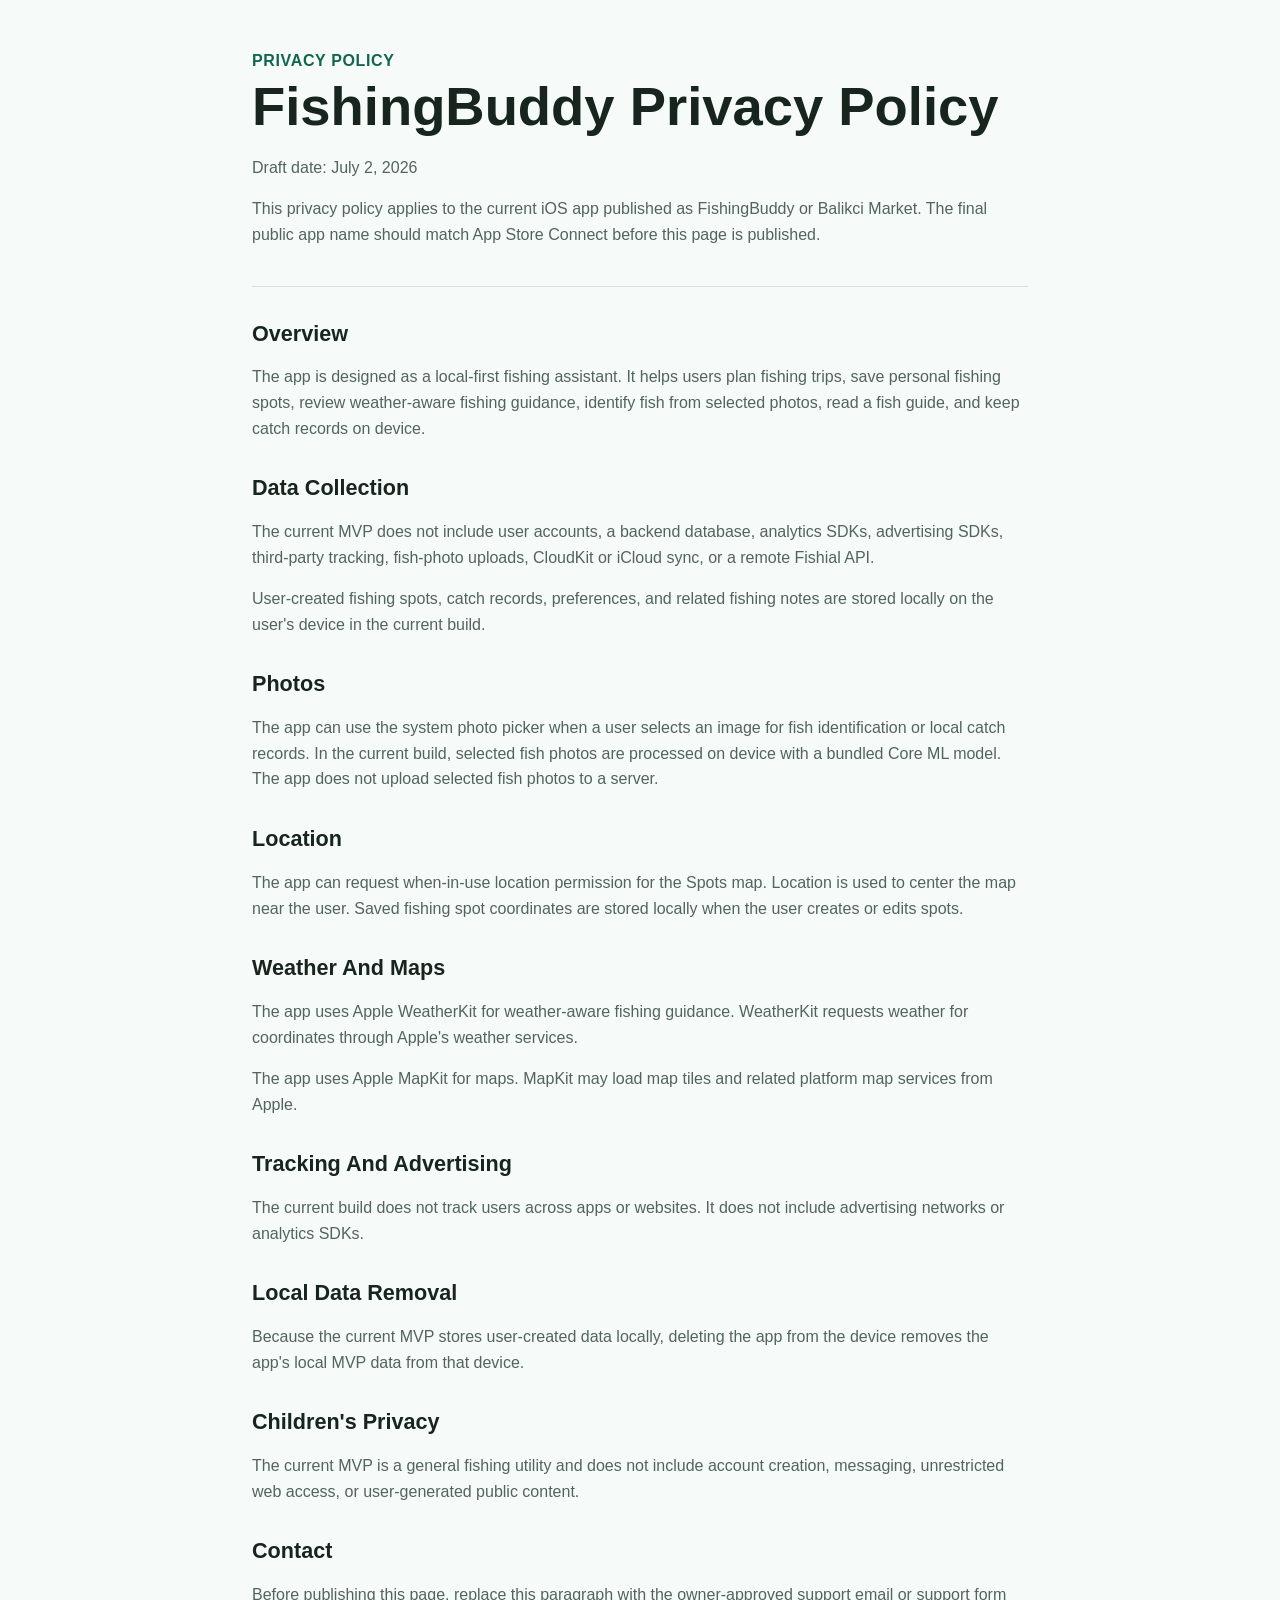
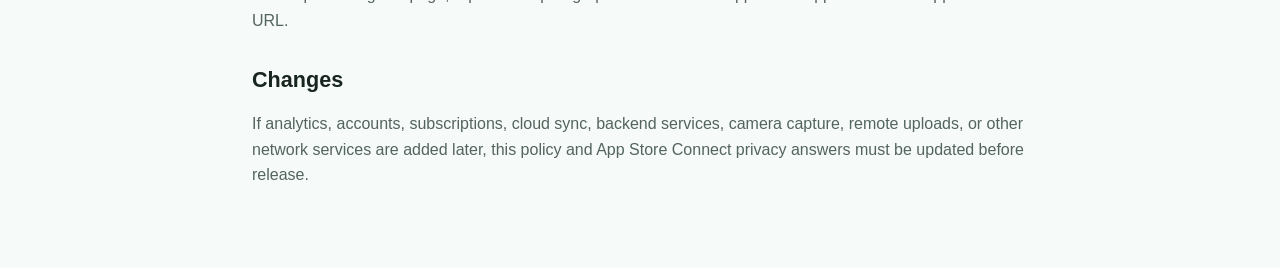
==== privacy/index.html @ 3e99231d "Add FishingBuddy public support pages" ====
<!doctype html>
<html lang="en">
  <head>
    <meta charset="utf-8">
    <meta name="viewport" content="width=device-width, initial-scale=1">
    <title>FishingBuddy Privacy Policy</title>
    <meta name="description" content="Privacy policy for the FishingBuddy iOS app.">
    <link rel="stylesheet" href="../styles.css">
  </head>
  <body>
    <div class="page">
      <div class="page-header">
        <div class="eyebrow">Privacy Policy</div>
        <h1>FishingBuddy Privacy Policy</h1>
        <p>Draft date: July 2, 2026</p>
        <p>This privacy policy applies to the current iOS app published as FishingBuddy or Balikci Market. The final public app name should match App Store Connect before this page is published.</p>
      </div>

      <div>
        <h2>Overview</h2>
        <p>The app is designed as a local-first fishing assistant. It helps users plan fishing trips, save personal fishing spots, review weather-aware fishing guidance, identify fish from selected photos, read a fish guide, and keep catch records on device.</p>
      </div>

      <div>
        <h2>Data Collection</h2>
        <p>The current MVP does not include user accounts, a backend database, analytics SDKs, advertising SDKs, third-party tracking, fish-photo uploads, CloudKit or iCloud sync, or a remote Fishial API.</p>
        <p>User-created fishing spots, catch records, preferences, and related fishing notes are stored locally on the user's device in the current build.</p>
      </div>

      <div>
        <h2>Photos</h2>
        <p>The app can use the system photo picker when a user selects an image for fish identification or local catch records. In the current build, selected fish photos are processed on device with a bundled Core ML model. The app does not upload selected fish photos to a server.</p>
      </div>

      <div>
        <h2>Location</h2>
        <p>The app can request when-in-use location permission for the Spots map. Location is used to center the map near the user. Saved fishing spot coordinates are stored locally when the user creates or edits spots.</p>
      </div>

      <div>
        <h2>Weather And Maps</h2>
        <p>The app uses Apple WeatherKit for weather-aware fishing guidance. WeatherKit requests weather for coordinates through Apple's weather services.</p>
        <p>The app uses Apple MapKit for maps. MapKit may load map tiles and related platform map services from Apple.</p>
      </div>

      <div>
        <h2>Tracking And Advertising</h2>
        <p>The current build does not track users across apps or websites. It does not include advertising networks or analytics SDKs.</p>
      </div>

      <div>
        <h2>Local Data Removal</h2>
        <p>Because the current MVP stores user-created data locally, deleting the app from the device removes the app's local MVP data from that device.</p>
      </div>

      <div>
        <h2>Children's Privacy</h2>
        <p>The current MVP is a general fishing utility and does not include account creation, messaging, unrestricted web access, or user-generated public content.</p>
      </div>

      <div>
        <h2>Contact</h2>
        <p>Before publishing this page, replace this paragraph with the owner-approved support email or support form URL.</p>
      </div>

      <div>
        <h2>Changes</h2>
        <p>If analytics, accounts, subscriptions, cloud sync, backend services, camera capture, remote uploads, or other network services are added later, this policy and App Store Connect privacy answers must be updated before release.</p>
      </div>
    </div>
  </body>
</html>
---- styles.css ----
:root {
  color-scheme: light;
  --ink: #18251f;
  --muted: #53645d;
  --line: #d8e1dc;
  --surface: #f6faf8;
  --accent: #11664f;
}

* {
  box-sizing: border-box;
}

body {
  margin: 0;
  background: var(--surface);
  color: var(--ink);
  font-family: -apple-system, BlinkMacSystemFont, "Segoe UI", sans-serif;
  line-height: 1.6;
}

.page {
  max-width: 820px;
  margin: 0 auto;
  padding: 48px 22px 64px;
}

.page-header {
  border-bottom: 1px solid var(--line);
  margin-bottom: 28px;
  padding-bottom: 22px;
}

h1,
h2 {
  line-height: 1.2;
}

h1 {
  margin: 0 0 10px;
  font-size: clamp(2rem, 5vw, 3.4rem);
}

h2 {
  margin-top: 34px;
  font-size: 1.35rem;
}

p,
li {
  color: var(--muted);
}

a {
  color: var(--accent);
}

.eyebrow {
  color: var(--accent);
  font-weight: 700;
  letter-spacing: 0.04em;
  text-transform: uppercase;
}

.note {
  border-left: 4px solid var(--accent);
  margin-top: 28px;
  padding: 12px 16px;
  background: #ffffff;
}
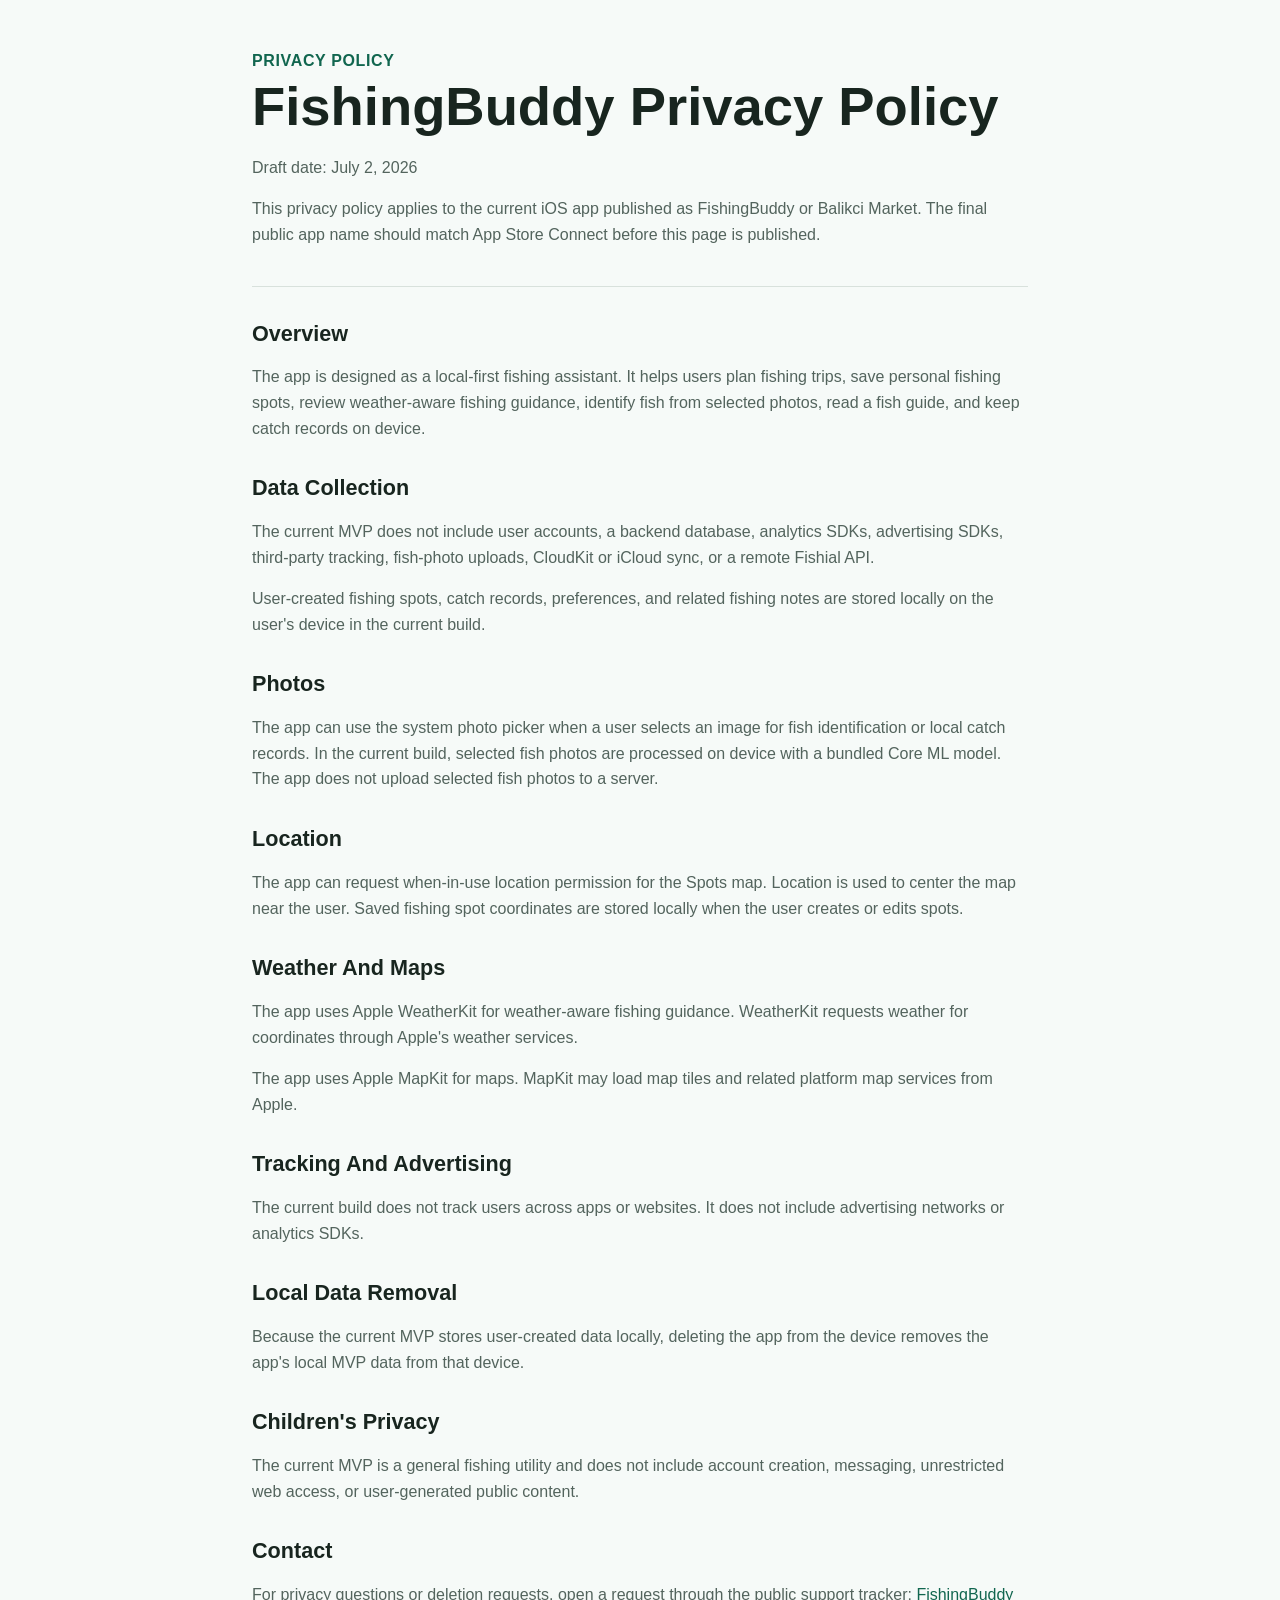
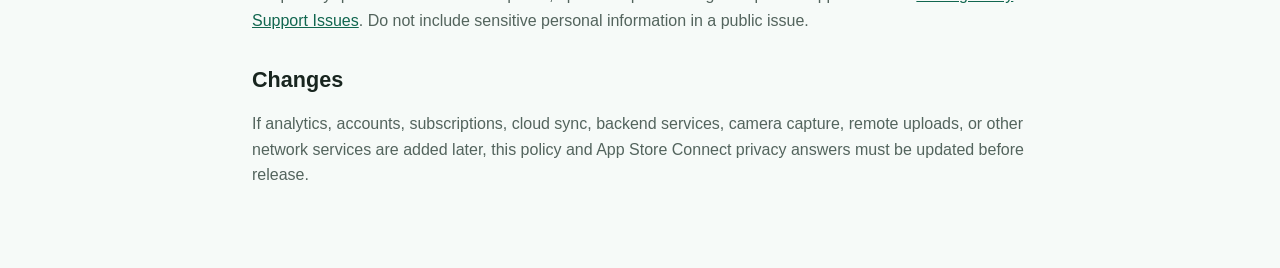
==== commit d44ed55e: "Replace support placeholders with public tracker" ====
--- a/privacy/index.html
+++ b/privacy/index.html
@@ -60,7 +60,7 @@
 
       <div>
         <h2>Contact</h2>
-        <p>Before publishing this page, replace this paragraph with the owner-approved support email or support form URL.</p>
+        <p>For privacy questions or deletion requests, open a request through the public support tracker: <a href="https://github.com/berkebasbay/fishingbuddy-public-pages/issues">FishingBuddy Support Issues</a>. Do not include sensitive personal information in a public issue.</p>
       </div>
 
       <div>
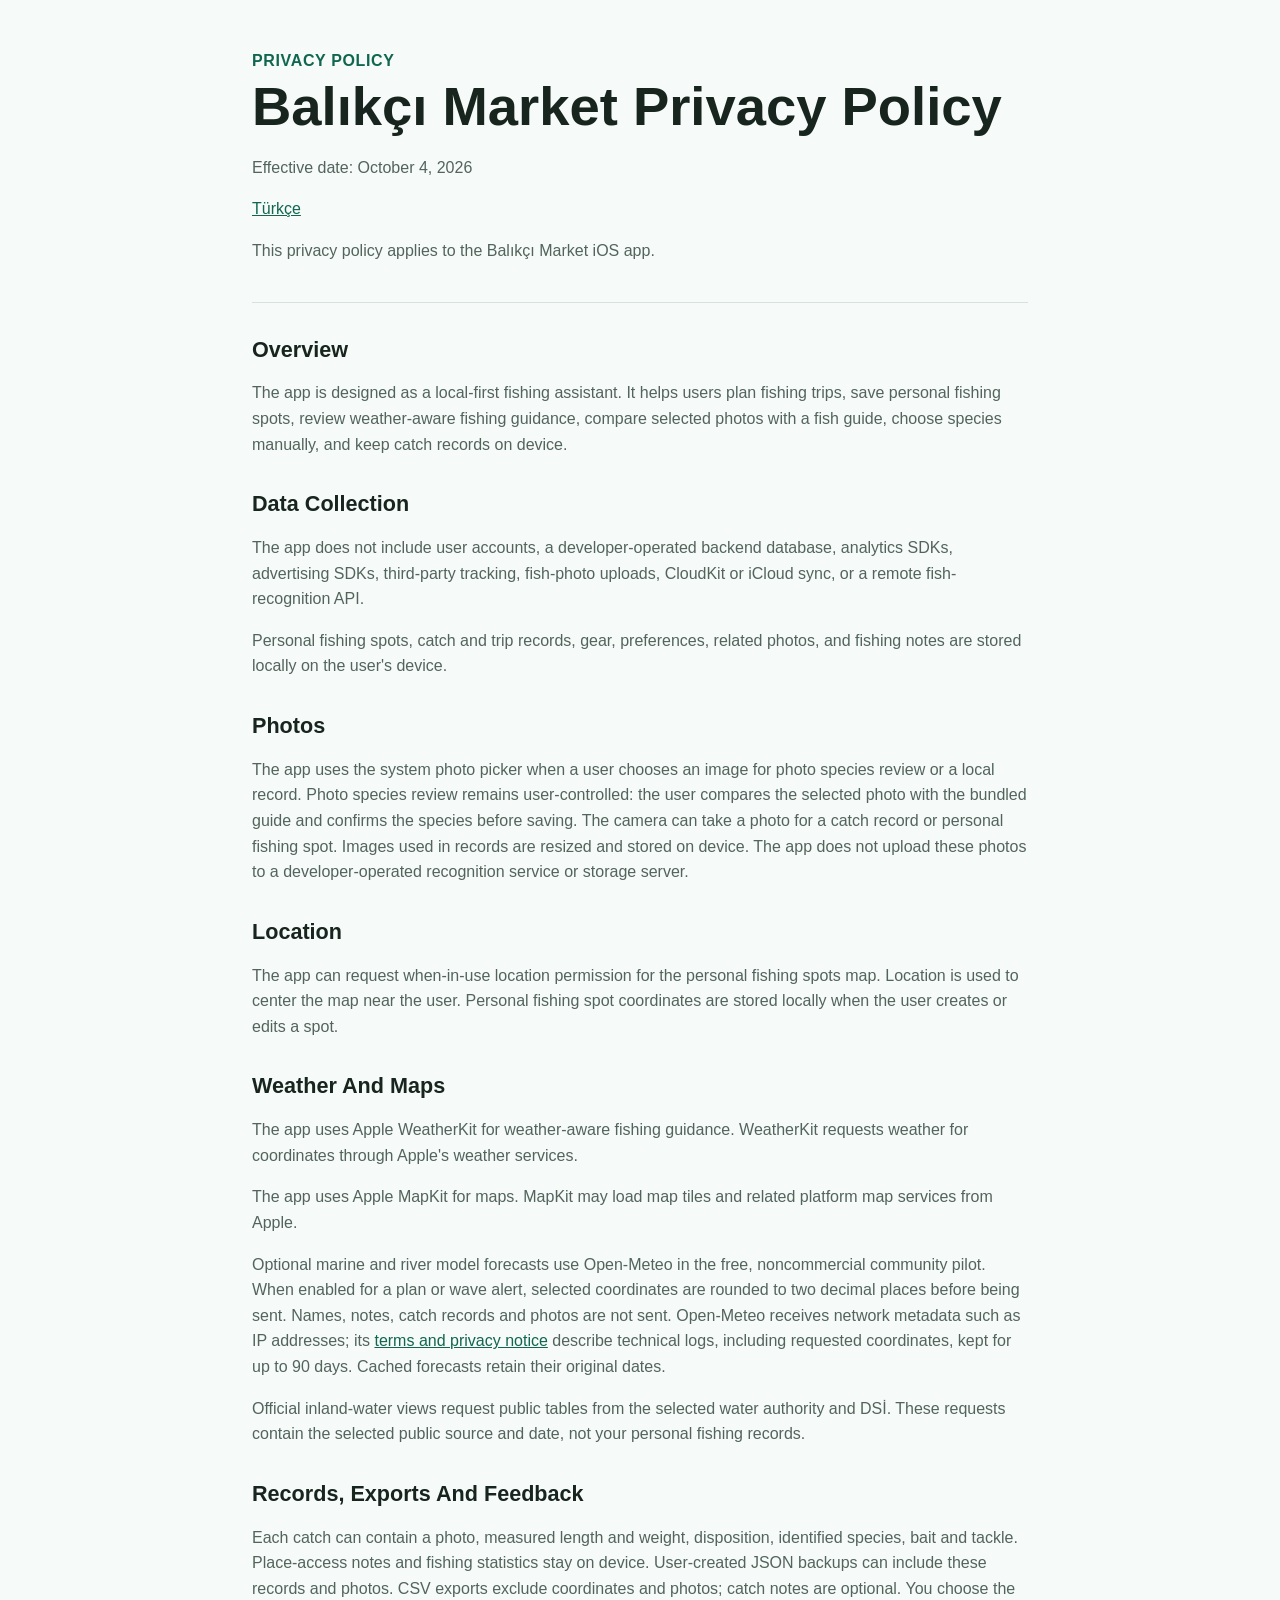
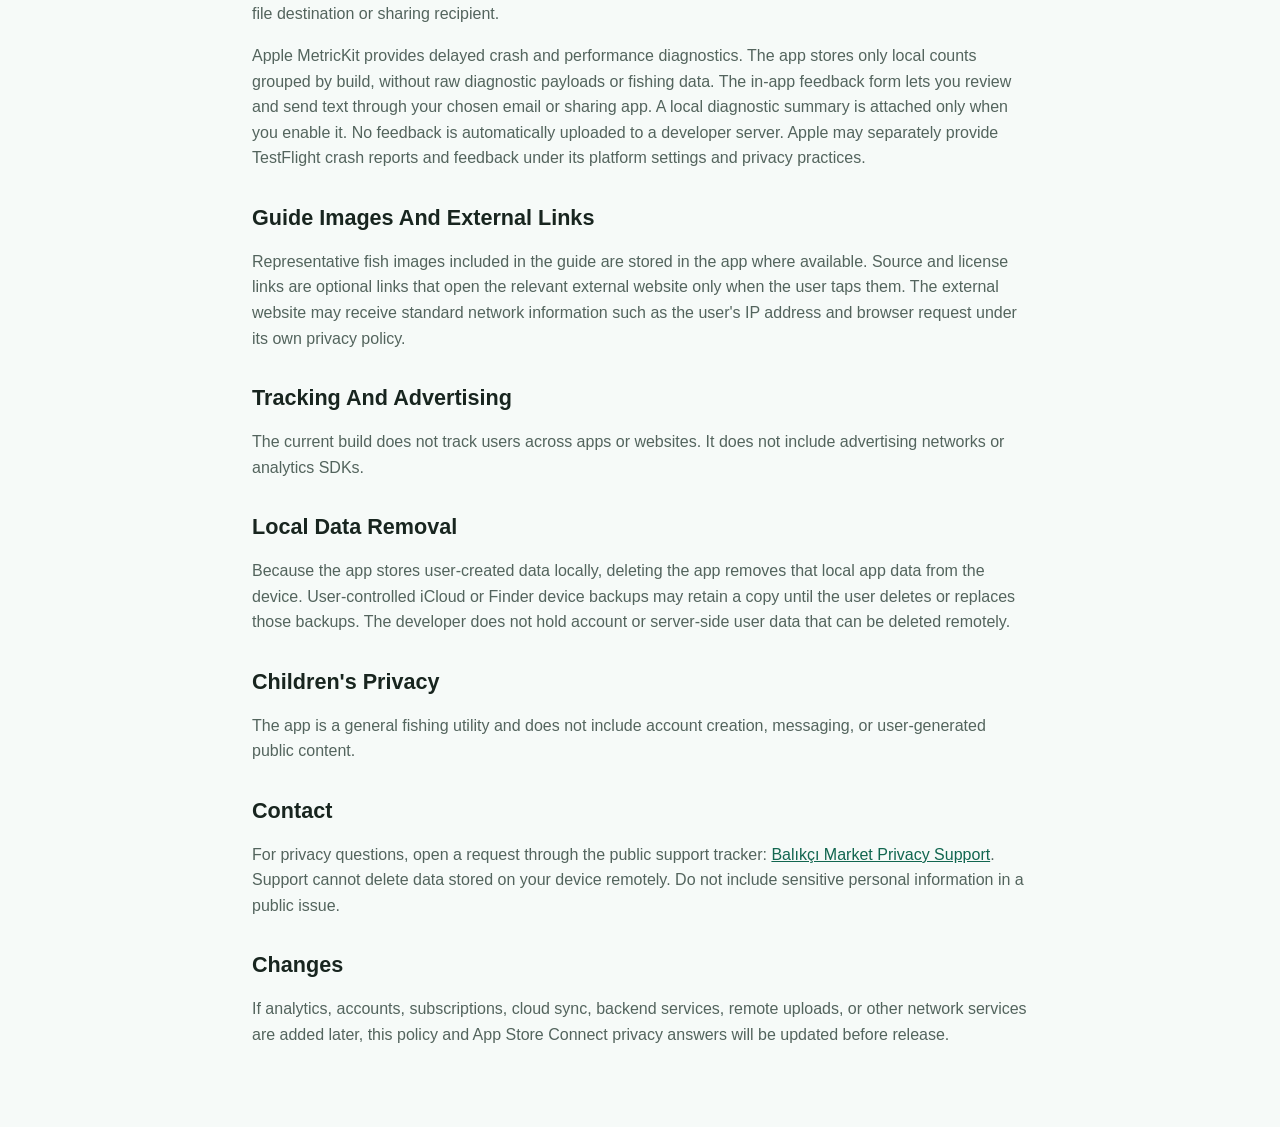
==== commit a41522e3: "Document community forecasts and local diagnostics in both languages" ====
--- a/privacy/index.html
+++ b/privacy/index.html
@@ -3,44 +3,60 @@
   <head>
     <meta charset="utf-8">
     <meta name="viewport" content="width=device-width, initial-scale=1">
-    <title>FishingBuddy Privacy Policy</title>
-    <meta name="description" content="Privacy policy for the FishingBuddy iOS app.">
+    <meta name="release-contract" content="balikci-market-1.0-15-manual-photo-review-local-only">
+    <meta name="release-page" content="privacy">
+    <title>Balıkçı Market Privacy Policy</title>
+    <meta name="description" content="Privacy policy for the Balıkçı Market iOS app.">
     <link rel="stylesheet" href="../styles.css">
   </head>
   <body>
     <div class="page">
       <div class="page-header">
         <div class="eyebrow">Privacy Policy</div>
-        <h1>FishingBuddy Privacy Policy</h1>
-        <p>Draft date: July 2, 2026</p>
-        <p>This privacy policy applies to the current iOS app published as FishingBuddy or Balikci Market. The final public app name should match App Store Connect before this page is published.</p>
+        <h1>Balıkçı Market Privacy Policy</h1>
+        <p>Effective date: October 4, 2026</p>
+        <p><a href="tr/">Türkçe</a></p>
+        <p>This privacy policy applies to the Balıkçı Market iOS app.</p>
       </div>
 
       <div>
         <h2>Overview</h2>
-        <p>The app is designed as a local-first fishing assistant. It helps users plan fishing trips, save personal fishing spots, review weather-aware fishing guidance, identify fish from selected photos, read a fish guide, and keep catch records on device.</p>
+        <p>The app is designed as a local-first fishing assistant. It helps users plan fishing trips, save personal fishing spots, review weather-aware fishing guidance, compare selected photos with a fish guide, choose species manually, and keep catch records on device.</p>
       </div>
 
       <div>
         <h2>Data Collection</h2>
-        <p>The current MVP does not include user accounts, a backend database, analytics SDKs, advertising SDKs, third-party tracking, fish-photo uploads, CloudKit or iCloud sync, or a remote Fishial API.</p>
-        <p>User-created fishing spots, catch records, preferences, and related fishing notes are stored locally on the user's device in the current build.</p>
+        <p>The app does not include user accounts, a developer-operated backend database, analytics SDKs, advertising SDKs, third-party tracking, fish-photo uploads, CloudKit or iCloud sync, or a remote fish-recognition API.</p>
+        <p>Personal fishing spots, catch and trip records, gear, preferences, related photos, and fishing notes are stored locally on the user's device.</p>
       </div>
 
       <div>
         <h2>Photos</h2>
-        <p>The app can use the system photo picker when a user selects an image for fish identification or local catch records. In the current build, selected fish photos are processed on device with a bundled Core ML model. The app does not upload selected fish photos to a server.</p>
+        <p>The app uses the system photo picker when a user chooses an image for photo species review or a local record. Photo species review remains user-controlled: the user compares the selected photo with the bundled guide and confirms the species before saving. The camera can take a photo for a catch record or personal fishing spot. Images used in records are resized and stored on device. The app does not upload these photos to a developer-operated recognition service or storage server.</p>
       </div>
 
       <div>
         <h2>Location</h2>
-        <p>The app can request when-in-use location permission for the Spots map. Location is used to center the map near the user. Saved fishing spot coordinates are stored locally when the user creates or edits spots.</p>
+        <p>The app can request when-in-use location permission for the personal fishing spots map. Location is used to center the map near the user. Personal fishing spot coordinates are stored locally when the user creates or edits a spot.</p>
       </div>
 
       <div>
         <h2>Weather And Maps</h2>
         <p>The app uses Apple WeatherKit for weather-aware fishing guidance. WeatherKit requests weather for coordinates through Apple's weather services.</p>
         <p>The app uses Apple MapKit for maps. MapKit may load map tiles and related platform map services from Apple.</p>
+        <p>Optional marine and river model forecasts use Open-Meteo in the free, noncommercial community pilot. When enabled for a plan or wave alert, selected coordinates are rounded to two decimal places before being sent. Names, notes, catch records and photos are not sent. Open-Meteo receives network metadata such as IP addresses; its <a href="https://open-meteo.com/en/terms">terms and privacy notice</a> describe technical logs, including requested coordinates, kept for up to 90 days. Cached forecasts retain their original dates.</p>
+        <p>Official inland-water views request public tables from the selected water authority and DSİ. These requests contain the selected public source and date, not your personal fishing records.</p>
+      </div>
+
+      <div>
+        <h2>Records, Exports And Feedback</h2>
+        <p>Each catch can contain a photo, measured length and weight, disposition, identified species, bait and tackle. Place-access notes and fishing statistics stay on device. User-created JSON backups can include these records and photos. CSV exports exclude coordinates and photos; catch notes are optional. You choose the file destination or sharing recipient.</p>
+        <p>Apple MetricKit provides delayed crash and performance diagnostics. The app stores only local counts grouped by build, without raw diagnostic payloads or fishing data. The in-app feedback form lets you review and send text through your chosen email or sharing app. A local diagnostic summary is attached only when you enable it. No feedback is automatically uploaded to a developer server. Apple may separately provide TestFlight crash reports and feedback under its platform settings and privacy practices.</p>
+      </div>
+
+      <div>
+        <h2>Guide Images And External Links</h2>
+        <p>Representative fish images included in the guide are stored in the app where available. Source and license links are optional links that open the relevant external website only when the user taps them. The external website may receive standard network information such as the user's IP address and browser request under its own privacy policy.</p>
       </div>
 
       <div>
@@ -50,22 +66,22 @@
 
       <div>
         <h2>Local Data Removal</h2>
-        <p>Because the current MVP stores user-created data locally, deleting the app from the device removes the app's local MVP data from that device.</p>
+        <p>Because the app stores user-created data locally, deleting the app removes that local app data from the device. User-controlled iCloud or Finder device backups may retain a copy until the user deletes or replaces those backups. The developer does not hold account or server-side user data that can be deleted remotely.</p>
       </div>
 
       <div>
         <h2>Children's Privacy</h2>
-        <p>The current MVP is a general fishing utility and does not include account creation, messaging, unrestricted web access, or user-generated public content.</p>
+        <p>The app is a general fishing utility and does not include account creation, messaging, or user-generated public content.</p>
       </div>
 
       <div>
         <h2>Contact</h2>
-        <p>For privacy questions or deletion requests, open a request through the public support tracker: <a href="https://github.com/berkebasbay/fishingbuddy-public-pages/issues">FishingBuddy Support Issues</a>. Do not include sensitive personal information in a public issue.</p>
+        <p>For privacy questions, open a request through the public support tracker: <a href="https://github.com/berkebasbay/fishingbuddy-public-pages/issues">Balıkçı Market Privacy Support</a>. Support cannot delete data stored on your device remotely. Do not include sensitive personal information in a public issue.</p>
       </div>
 
       <div>
         <h2>Changes</h2>
-        <p>If analytics, accounts, subscriptions, cloud sync, backend services, camera capture, remote uploads, or other network services are added later, this policy and App Store Connect privacy answers must be updated before release.</p>
+        <p>If analytics, accounts, subscriptions, cloud sync, backend services, remote uploads, or other network services are added later, this policy and App Store Connect privacy answers will be updated before release.</p>
       </div>
     </div>
   </body>
